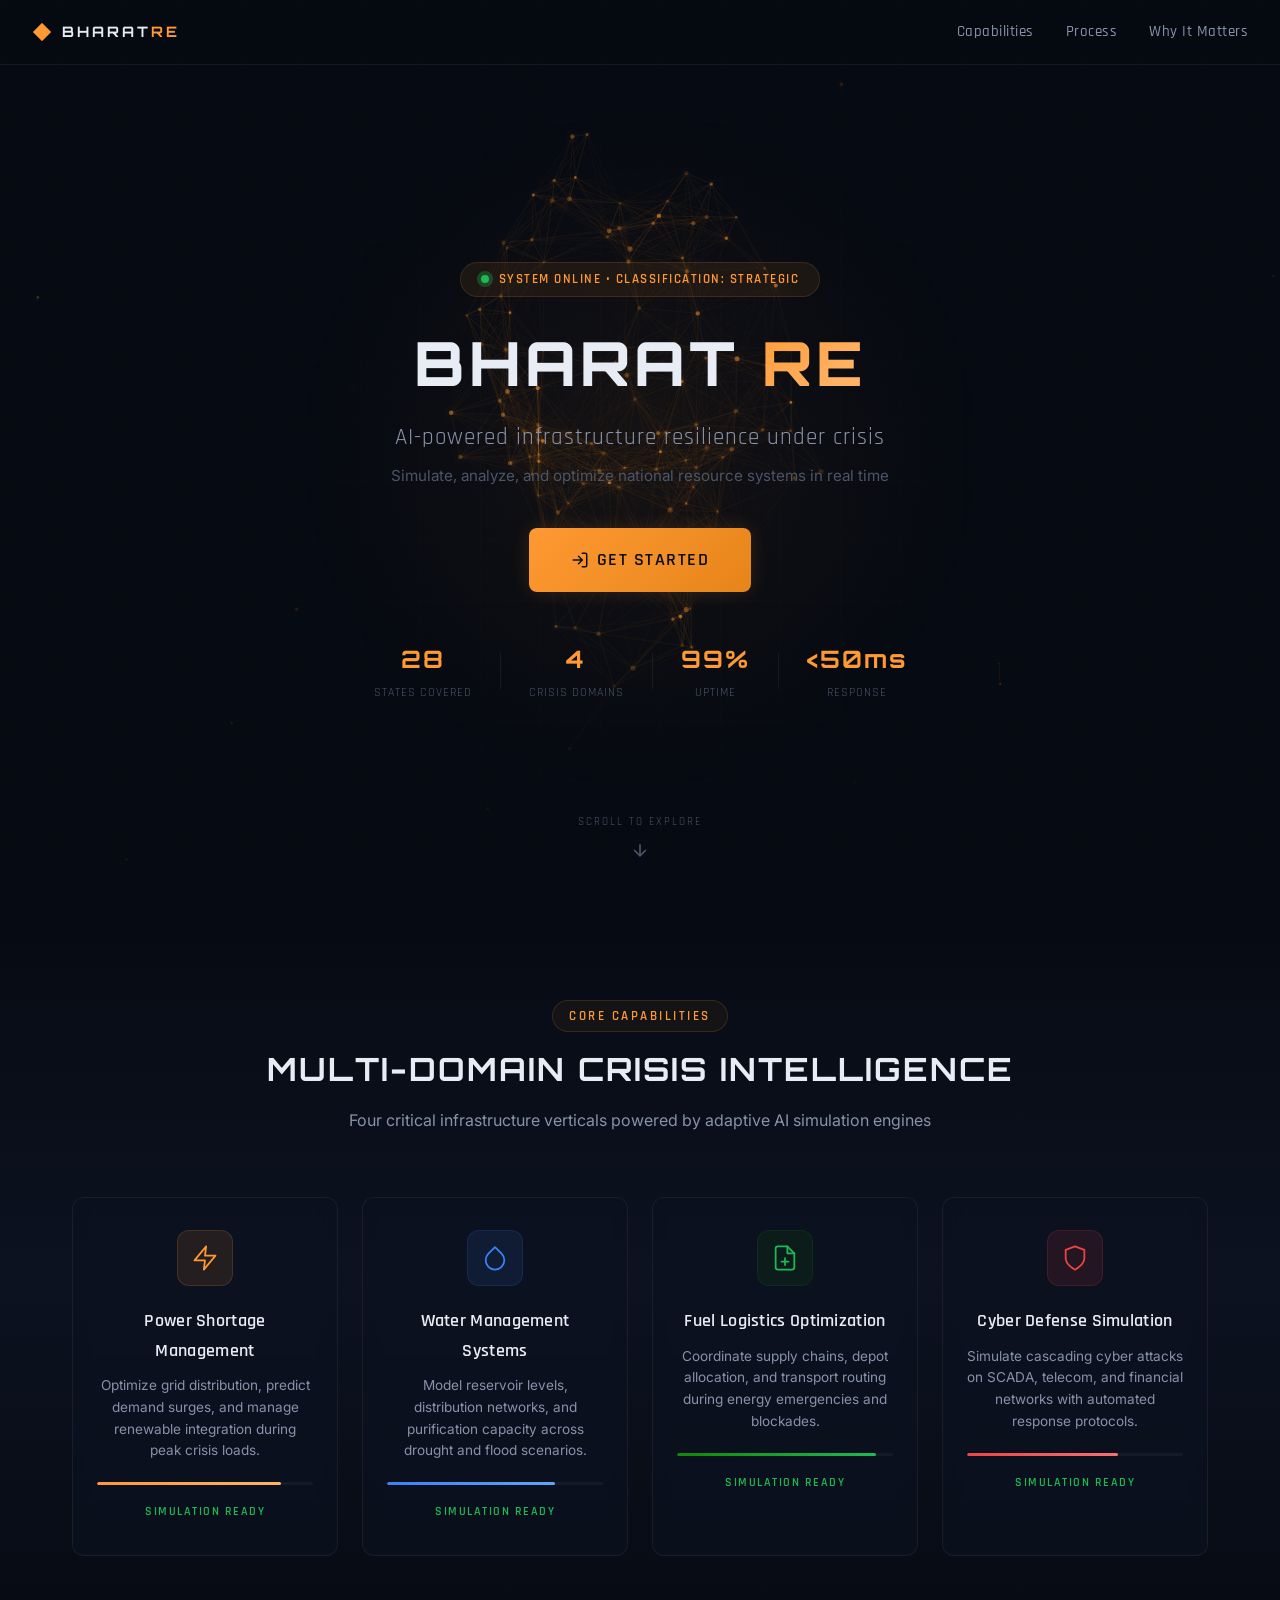
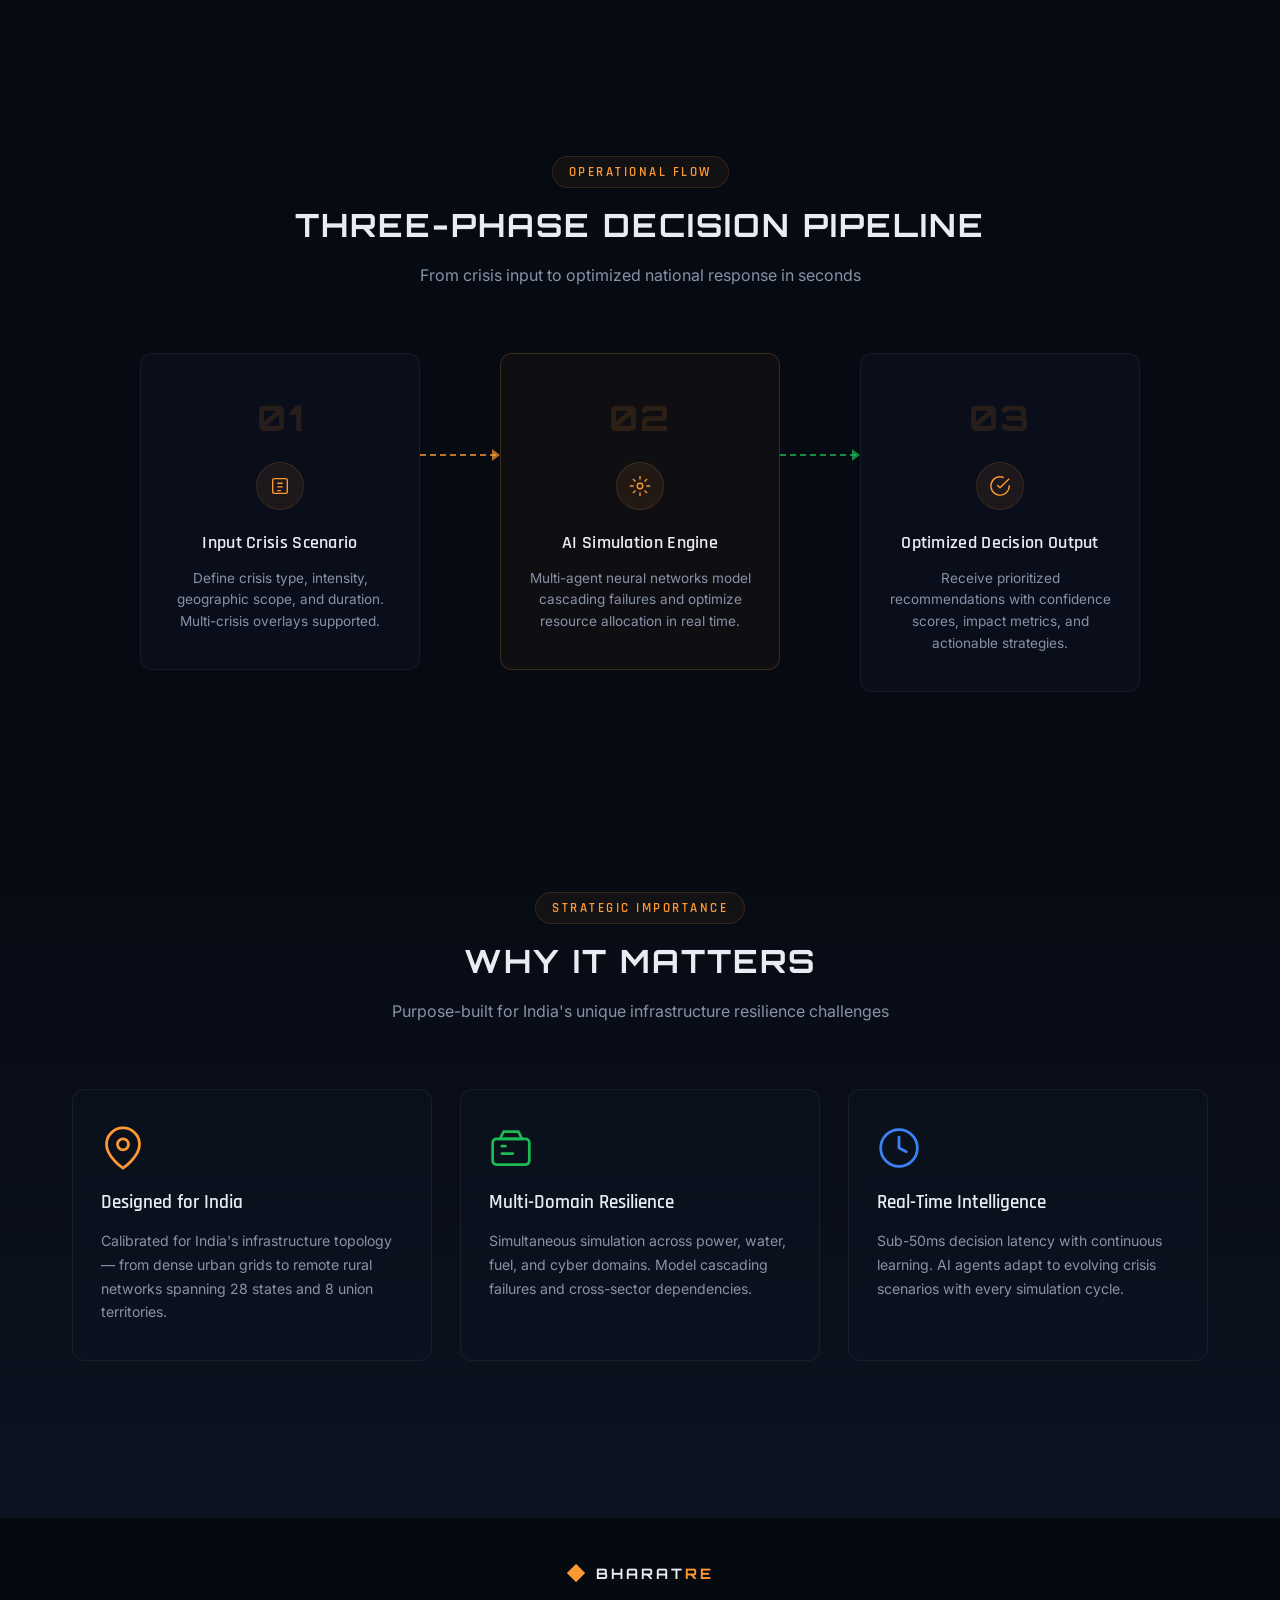
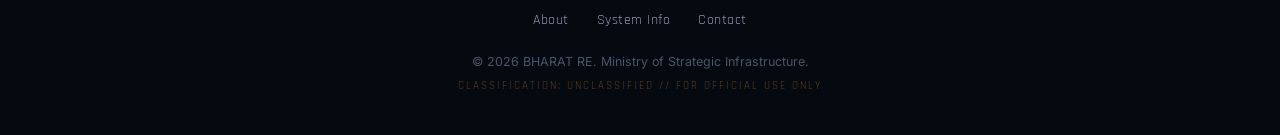
==== index.html @ f9e39034 "Initial commit" ====
<!DOCTYPE html>
<html lang="en">
<head>
  <meta charset="UTF-8" />
  <meta name="viewport" content="width=device-width, initial-scale=1.0" />
  <title>BHARAT RE</title>
  <meta name="description" content="Simulate, analyze, and optimize India's national resource systems in real time with AI-powered crisis management." />
  <link rel="stylesheet" href="css/styles.css" />
  <link rel="stylesheet" href="css/landing.css" />
</head>
<body>

  <!-- Page Transition Overlay -->
  <div class="page-transition-overlay" id="pageTransition">
    <div class="spinner"></div>
    <span class="transition-text">Initializing System…</span>
  </div>

  <!-- Grid Background -->
  <div class="grid-bg" aria-hidden="true"></div>

  <!-- ========== NAVBAR ========== -->
  <nav class="navbar" id="navbar">
    <div class="nav-inner">
      <a href="#" class="nav-brand">
        <span class="brand-icon">◆</span>
        <span class="brand-text">BHARAT<span class="brand-accent">RE</span></span>
      </a>
      <div class="nav-links">
        <a href="#features" class="nav-link">Capabilities</a>
        <a href="#how-it-works" class="nav-link">Process</a>
        <a href="#why" class="nav-link">Why It Matters</a>
      </div>
      <button class="mobile-menu-btn" id="mobileMenuBtn" aria-label="Toggle menu">
        <span></span><span></span><span></span>
      </button>
    </div>
    <!-- Mobile Menu -->
    <div class="mobile-menu" id="mobileMenu">
      <a href="#features" class="mobile-link">Capabilities</a>
      <a href="#how-it-works" class="mobile-link">Process</a>
      <a href="#why" class="mobile-link">Why It Matters</a>
    </div>
  </nav>

  <!-- ========== HERO ========== -->
  <section class="hero" id="hero">
    <!-- Animated Map / Network Canvas -->
    <canvas class="hero-canvas" id="heroCanvas"></canvas>

    <!-- Radial glow -->
    <div class="hero-glow" aria-hidden="true"></div>

    <div class="hero-content">
      <!-- Classification Badge -->
      <div class="hero-badge" id="heroBadge">
        <span class="pulse-dot"></span>
        <span>System Online • Classification: Strategic</span>
      </div>

      <h1 class="hero-title" id="heroTitle">
        BHARAT<span class="hero-title-accent"> RE</span>
      </h1>

      <p class="hero-tagline" id="heroTagline">
        AI-powered infrastructure resilience under crisis
      </p>

      <p class="hero-sub" id="heroSub">
        Simulate, analyze, and optimize national resource systems in real time
      </p>

      <div class="hero-actions" id="heroActions">
        <a href="login.html" class="btn btn-primary btn-lg" id="getStartedBtn">
          <svg width="18" height="18" viewBox="0 0 24 24" fill="none" stroke="currentColor" stroke-width="2" stroke-linecap="round" stroke-linejoin="round"><path d="M15 3h4a2 2 0 0 1 2 2v14a2 2 0 0 1-2 2h-4"/><polyline points="10 17 15 12 10 7"/><line x1="15" y1="12" x2="3" y2="12"/></svg>
          Get Started
        </a>
      </div>

      <!-- Stats strip -->
      <div class="hero-stats" id="heroStats">
        <div class="hero-stat">
          <span class="hero-stat-value" data-count="28">0</span>
          <span class="hero-stat-label">States Covered</span>
        </div>
        <div class="hero-stat-divider"></div>
        <div class="hero-stat">
          <span class="hero-stat-value" data-count="4">0</span>
          <span class="hero-stat-label">Crisis Domains</span>
        </div>
        <div class="hero-stat-divider"></div>
        <div class="hero-stat">
          <span class="hero-stat-value" data-count="99" data-suffix="%">0</span>
          <span class="hero-stat-label">Uptime</span>
        </div>
        <div class="hero-stat-divider"></div>
        <div class="hero-stat">
          <span class="hero-stat-value" data-prefix="<" data-count="50" data-suffix="ms">0</span>
          <span class="hero-stat-label">Response</span>
        </div>
      </div>
    </div>

    <!-- Scroll indicator -->
    <div class="scroll-indicator" id="scrollIndicator">
      <span>Scroll to Explore</span>
      <div class="scroll-arrow">
        <svg width="20" height="20" viewBox="0 0 24 24" fill="none" stroke="currentColor" stroke-width="2"><path d="M12 5v14M19 12l-7 7-7-7"/></svg>
      </div>
    </div>
  </section>

  <!-- ========== FEATURES / CAPABILITIES ========== -->
  <section class="section features-section" id="features">
    <div class="section-container">
      <div class="section-header">
        <span class="section-tag">Core Capabilities</span>
        <h2 class="section-title">Multi-Domain Crisis Intelligence</h2>
        <p class="section-desc">Four critical infrastructure verticals powered by adaptive AI simulation engines</p>
      </div>

      <div class="features-grid">
        <!-- Power -->
        <div class="feature-card" data-feature="power">
          <div class="feature-icon-wrap feature-icon-saffron">
            <svg viewBox="0 0 24 24" fill="none" stroke="currentColor" stroke-width="1.5" stroke-linecap="round" stroke-linejoin="round"><polygon points="13 2 3 14 12 14 11 22 21 10 12 10 13 2"/></svg>
          </div>
          <h3 class="feature-title">Power Shortage Management</h3>
          <p class="feature-desc">Optimize grid distribution, predict demand surges, and manage renewable integration during peak crisis loads.</p>
          <div class="feature-bar">
            <div class="feature-bar-fill" style="width: 85%;"></div>
          </div>
          <span class="feature-meta">Simulation Ready</span>
        </div>

        <!-- Water -->
        <div class="feature-card" data-feature="water">
          <div class="feature-icon-wrap feature-icon-blue">
            <svg viewBox="0 0 24 24" fill="none" stroke="currentColor" stroke-width="1.5" stroke-linecap="round" stroke-linejoin="round"><path d="M12 2.69l5.66 5.66a8 8 0 1 1-11.31 0z"/></svg>
          </div>
          <h3 class="feature-title">Water Management Systems</h3>
          <p class="feature-desc">Model reservoir levels, distribution networks, and purification capacity across drought and flood scenarios.</p>
          <div class="feature-bar">
            <div class="feature-bar-fill blue" style="width: 78%;"></div>
          </div>
          <span class="feature-meta">Simulation Ready</span>
        </div>

        <!-- Fuel -->
        <div class="feature-card" data-feature="fuel">
          <div class="feature-icon-wrap feature-icon-green">
            <svg viewBox="0 0 24 24" fill="none" stroke="currentColor" stroke-width="1.5" stroke-linecap="round" stroke-linejoin="round"><path d="M14 2H6a2 2 0 0 0-2 2v16a2 2 0 0 0 2 2h12a2 2 0 0 0 2-2V8z"/><polyline points="14 2 14 8 20 8"/><line x1="12" y1="18" x2="12" y2="12"/><line x1="9" y1="15" x2="15" y2="15"/></svg>
          </div>
          <h3 class="feature-title">Fuel Logistics Optimization</h3>
          <p class="feature-desc">Coordinate supply chains, depot allocation, and transport routing during energy emergencies and blockades.</p>
          <div class="feature-bar">
            <div class="feature-bar-fill green" style="width: 92%;"></div>
          </div>
          <span class="feature-meta">Simulation Ready</span>
        </div>

        <!-- Cyber -->
        <div class="feature-card" data-feature="cyber">
          <div class="feature-icon-wrap feature-icon-red">
            <svg viewBox="0 0 24 24" fill="none" stroke="currentColor" stroke-width="1.5" stroke-linecap="round" stroke-linejoin="round"><path d="M12 22s8-4 8-10V5l-8-3-8 3v7c0 6 8 10 8 10z"/></svg>
          </div>
          <h3 class="feature-title">Cyber Defense Simulation</h3>
          <p class="feature-desc">Simulate cascading cyber attacks on SCADA, telecom, and financial networks with automated response protocols.</p>
          <div class="feature-bar">
            <div class="feature-bar-fill red" style="width: 70%;"></div>
          </div>
          <span class="feature-meta">Simulation Ready</span>
        </div>
      </div>
    </div>
  </section>

  <!-- ========== HOW IT WORKS ========== -->
  <section class="section how-section" id="how-it-works">
    <div class="section-container">
      <div class="section-header">
        <span class="section-tag">Operational Flow</span>
        <h2 class="section-title">Three-Phase Decision Pipeline</h2>
        <p class="section-desc">From crisis input to optimized national response in seconds</p>
      </div>

      <div class="steps-track">
        <!-- Step 1 -->
        <div class="step-card" data-step="1">
          <div class="step-number">01</div>
          <div class="step-icon-wrap">
            <svg viewBox="0 0 24 24" fill="none" stroke="currentColor" stroke-width="1.5"><rect x="4" y="4" width="16" height="16" rx="2"/><path d="M9 9h6M9 13h6M9 17h4"/></svg>
          </div>
          <h3 class="step-title">Input Crisis Scenario</h3>
          <p class="step-desc">Define crisis type, intensity, geographic scope, and duration. Multi-crisis overlays supported.</p>
        </div>

        <!-- Connector 1 -->
        <div class="step-connector">
          <svg viewBox="0 0 80 24" fill="none">
            <line x1="0" y1="12" x2="80" y2="12" stroke="var(--saffron)" stroke-width="1.5" stroke-dasharray="6 4" class="connector-line"/>
            <polygon points="72,6 80,12 72,18" fill="var(--saffron)" opacity="0.7"/>
          </svg>
        </div>

        <!-- Step 2 -->
        <div class="step-card step-card-active" data-step="2">
          <div class="step-number">02</div>
          <div class="step-icon-wrap">
            <svg viewBox="0 0 24 24" fill="none" stroke="currentColor" stroke-width="1.5"><circle cx="12" cy="12" r="3"/><path d="M12 1v4M12 19v4M4.22 4.22l2.83 2.83M16.95 16.95l2.83 2.83M1 12h4M19 12h4M4.22 19.78l2.83-2.83M16.95 7.05l2.83-2.83"/></svg>
          </div>
          <h3 class="step-title">AI Simulation Engine</h3>
          <p class="step-desc">Multi-agent neural networks model cascading failures and optimize resource allocation in real time.</p>
        </div>

        <!-- Connector 2 -->
        <div class="step-connector">
          <svg viewBox="0 0 80 24" fill="none">
            <line x1="0" y1="12" x2="80" y2="12" stroke="var(--green-bright)" stroke-width="1.5" stroke-dasharray="6 4" class="connector-line"/>
            <polygon points="72,6 80,12 72,18" fill="var(--green-bright)" opacity="0.7"/>
          </svg>
        </div>

        <!-- Step 3 -->
        <div class="step-card" data-step="3">
          <div class="step-number">03</div>
          <div class="step-icon-wrap">
            <svg viewBox="0 0 24 24" fill="none" stroke="currentColor" stroke-width="1.5"><path d="M22 11.08V12a10 10 0 1 1-5.93-9.14"/><polyline points="22 4 12 14.01 9 11.01"/></svg>
          </div>
          <h3 class="step-title">Optimized Decision Output</h3>
          <p class="step-desc">Receive prioritized recommendations with confidence scores, impact metrics, and actionable strategies.</p>
        </div>
      </div>
    </div>
  </section>

  <!-- ========== WHY IT MATTERS ========== -->
  <section class="section why-section" id="why">
    <div class="section-container">
      <div class="section-header">
        <span class="section-tag">Strategic Importance</span>
        <h2 class="section-title">Why It Matters</h2>
        <p class="section-desc">Purpose-built for India's unique infrastructure resilience challenges</p>
      </div>

      <div class="why-grid">
        <div class="why-card">
          <div class="why-icon">
            <svg viewBox="0 0 24 24" fill="none" stroke="var(--saffron)" stroke-width="1.5" stroke-linecap="round"><path d="M21 10c0 7-9 13-9 13s-9-6-9-13a9 9 0 0 1 18 0z"/><circle cx="12" cy="10" r="3"/></svg>
          </div>
          <h3 class="why-title">Designed for India</h3>
          <p class="why-desc">Calibrated for India's infrastructure topology — from dense urban grids to remote rural networks spanning 28 states and 8 union territories.</p>
        </div>

        <div class="why-card">
          <div class="why-icon">
            <svg viewBox="0 0 24 24" fill="none" stroke="var(--green-bright)" stroke-width="1.5" stroke-linecap="round"><rect x="2" y="7" width="20" height="14" rx="2"/><path d="M16 3h-8l-2 4h12zM7 11h2M7 15h6"/></svg>
          </div>
          <h3 class="why-title">Multi-Domain Resilience</h3>
          <p class="why-desc">Simultaneous simulation across power, water, fuel, and cyber domains. Model cascading failures and cross-sector dependencies.</p>
        </div>

        <div class="why-card">
          <div class="why-icon">
            <svg viewBox="0 0 24 24" fill="none" stroke="var(--info)" stroke-width="1.5" stroke-linecap="round"><circle cx="12" cy="12" r="10"/><polyline points="12 6 12 12 16 14"/></svg>
          </div>
          <h3 class="why-title">Real-Time Intelligence</h3>
          <p class="why-desc">Sub-50ms decision latency with continuous learning. AI agents adapt to evolving crisis scenarios with every simulation cycle.</p>
        </div>
      </div>

    </div>
  </section>

  <!-- ========== FOOTER ========== -->
  <footer class="footer">
    <div class="footer-inner">
      <div class="footer-brand">
        <span class="brand-icon">◆</span>
        <span class="brand-text">BHARAT<span class="brand-accent">RE</span></span>
      </div>
      <div class="footer-links">
        <a href="#">About</a>
        <a href="#">System Info</a>
        <a href="#">Contact</a>
      </div>
      <div class="footer-copy">
        <span>© 2026 BHARAT RE. Ministry of Strategic Infrastructure.</span>
        <span class="footer-classification">CLASSIFICATION: UNCLASSIFIED // FOR OFFICIAL USE ONLY</span>
      </div>
    </div>
  </footer>

  <script src="js/landing.js"></script>
</body>
</html>
---- css/styles.css ----
/* ============================================
   BHARAT RESILIENCE ENGINE — Global Design System
   Defense-grade Command Center UI
   ============================================ */

@import url('https://fonts.googleapis.com/css2?family=Orbitron:wght@400;500;600;700;800;900&family=Rajdhani:wght@300;400;500;600;700&family=Inter:wght@300;400;500;600;700&display=swap');

/* --- Design Tokens --- */
:root {
  --bg-primary: #060a12;
  --bg-secondary: #0c1220;
  --bg-tertiary: #111a2e;
  --bg-card: rgba(12, 18, 32, 0.85);
  --bg-glass: rgba(15, 23, 42, 0.6);

  --saffron: #FF9933;
  --saffron-glow: rgba(255, 153, 51, 0.3);
  --saffron-dim: rgba(255, 153, 51, 0.12);
  --white-accent: #e8ecf4;
  --green: #138808;
  --green-bright: #1db954;
  --green-glow: rgba(19, 136, 8, 0.3);
  --green-dim: rgba(19, 136, 8, 0.12);

  --danger: #ef4444;
  --warning: #f59e0b;
  --info: #3b82f6;
  --success: #10b981;

  --text-primary: #e8ecf4;
  --text-secondary: #8892a8;
  --text-muted: #4a5568;

  --border-primary: rgba(255, 255, 255, 0.06);
  --border-accent: rgba(255, 153, 51, 0.2);
  --border-green: rgba(19, 136, 8, 0.2);

  --font-display: 'Orbitron', sans-serif;
  --font-heading: 'Rajdhani', sans-serif;
  --font-body: 'Inter', sans-serif;

  --radius-sm: 4px;
  --radius-md: 8px;
  --radius-lg: 12px;
  --radius-xl: 16px;

  --shadow-md: 0 4px 16px rgba(0, 0, 0, 0.5);
  --shadow-lg: 0 8px 32px rgba(0, 0, 0, 0.6);
  --shadow-glow-saffron: 0 0 20px rgba(255, 153, 51, 0.15);
  --shadow-glow-green: 0 0 20px rgba(19, 136, 8, 0.15);

  --transition-fast: 150ms cubic-bezier(0.4, 0, 0.2, 1);
  --transition-base: 250ms cubic-bezier(0.4, 0, 0.2, 1);
  --transition-slow: 400ms cubic-bezier(0.4, 0, 0.2, 1);
}

/* --- Reset --- */
*, *::before, *::after { margin: 0; padding: 0; box-sizing: border-box; }
html { scroll-behavior: smooth; font-size: 16px; }
body {
  font-family: var(--font-body);
  background: var(--bg-primary);
  color: var(--text-primary);
  line-height: 1.6;
  overflow-x: hidden;
  -webkit-font-smoothing: antialiased;
}
a { text-decoration: none; color: inherit; transition: var(--transition-fast); }
img { max-width: 100%; display: block; }
button { cursor: pointer; border: none; outline: none; font-family: var(--font-heading); transition: var(--transition-base); }
input, select, textarea { font-family: var(--font-body); outline: none; border: none; }

/* --- Scrollbar --- */
::-webkit-scrollbar { width: 6px; }
::-webkit-scrollbar-track { background: var(--bg-primary); }
::-webkit-scrollbar-thumb { background: var(--bg-tertiary); border-radius: 3px; }
::-webkit-scrollbar-thumb:hover { background: var(--saffron-dim); }

/* --- Buttons --- */
.btn {
  display: inline-flex; align-items: center; justify-content: center; gap: 8px;
  padding: 14px 32px; font-size: 1rem; font-weight: 600;
  font-family: var(--font-heading); letter-spacing: 1.5px; text-transform: uppercase;
  border-radius: var(--radius-md); transition: var(--transition-base);
  position: relative; overflow: hidden;
}
.btn-primary {
  background: linear-gradient(135deg, var(--saffron), #e6851a);
  color: #0a0e17; box-shadow: var(--shadow-glow-saffron);
}
.btn-primary:hover {
  transform: translateY(-2px);
  box-shadow: 0 0 30px rgba(255, 153, 51, 0.4), var(--shadow-glow-saffron);
}
.btn-primary:active { transform: translateY(0); }

.btn-secondary {
  background: transparent; color: var(--text-primary);
  border: 1px solid var(--border-accent);
}
.btn-secondary:hover {
  background: var(--saffron-dim); border-color: var(--saffron);
  box-shadow: var(--shadow-glow-saffron);
}

.btn-green {
  background: linear-gradient(135deg, var(--green), var(--green-bright));
  color: #fff; box-shadow: var(--shadow-glow-green);
}
.btn-green:hover {
  transform: translateY(-2px);
  box-shadow: 0 0 30px rgba(19, 136, 8, 0.4);
}

.btn-lg { padding: 18px 42px; font-size: 1.1rem; }

/* --- Animations --- */
@keyframes fadeInUp {
  from { opacity: 0; transform: translateY(30px); }
  to { opacity: 1; transform: translateY(0); }
}
@keyframes fadeIn {
  from { opacity: 0; }
  to { opacity: 1; }
}
@keyframes slideInLeft {
  from { opacity: 0; transform: translateX(-40px); }
  to { opacity: 1; transform: translateX(0); }
}
@keyframes slideInRight {
  from { opacity: 0; transform: translateX(40px); }
  to { opacity: 1; transform: translateX(0); }
}
@keyframes float {
  0%, 100% { transform: translateY(0); }
  50% { transform: translateY(-10px); }
}
@keyframes pulse {
  0%, 100% { transform: scale(1); opacity: 0.3; }
  50% { transform: scale(1.8); opacity: 0; }
}
@keyframes rotate {
  from { transform: rotate(0deg); }
  to { transform: rotate(360deg); }
}
@keyframes shimmer {
  0% { background-position: -200% 0; }
  100% { background-position: 200% 0; }
}
@keyframes glow-pulse {
  0%, 100% { opacity: 0.4; }
  50% { opacity: 1; }
}
@keyframes dash-flow {
  to { stroke-dashoffset: -20; }
}
@keyframes scan-line {
  0% { top: -5%; }
  100% { top: 105%; }
}

/* --- Spinner --- */
.spinner {
  width: 40px; height: 40px;
  border: 3px solid var(--border-primary);
  border-top-color: var(--saffron);
  border-radius: 50%;
  animation: rotate 0.8s linear infinite;
}

/* --- Page Transition Overlay --- */
.page-transition-overlay {
  position: fixed; inset: 0; z-index: 10000;
  background: var(--bg-primary);
  display: flex; align-items: center; justify-content: center; flex-direction: column; gap: 20px;
  opacity: 1; transition: opacity 0.6s ease;
}
.page-transition-overlay.hidden {
  opacity: 0; pointer-events: none;
}
.page-transition-overlay .transition-text {
  font-family: var(--font-display); font-size: 0.9rem;
  color: var(--saffron); letter-spacing: 3px; text-transform: uppercase;
}

@media (max-width: 768px) {
  .btn-lg { padding: 14px 28px; font-size: 1rem; }
}
---- css/landing.css ----
/* ============================================
   LANDING PAGE — Bharat Resilience Engine
   ============================================ */

/* --- Grid Background --- */
.grid-bg {
  position: fixed;
  top: 0; left: 0;
  width: 100%; height: 100%;
  pointer-events: none;
  z-index: 0;
  background-image:
    linear-gradient(rgba(255, 153, 51, 0.015) 1px, transparent 1px),
    linear-gradient(90deg, rgba(255, 153, 51, 0.015) 1px, transparent 1px);
  background-size: 60px 60px;
}

/* === NAVBAR === */
.navbar {
  position: fixed; top: 0; left: 0; right: 0;
  z-index: 1000;
  background: rgba(6, 10, 18, 0.7);
  backdrop-filter: blur(20px);
  -webkit-backdrop-filter: blur(20px);
  border-bottom: 1px solid var(--border-primary);
  transition: var(--transition-base);
}
.navbar.scrolled {
  background: rgba(6, 10, 18, 0.92);
  border-bottom-color: var(--border-accent);
}
.nav-inner {
  max-width: 1400px;
  margin: 0 auto;
  padding: 0 32px;
  height: 64px;
  display: flex;
  align-items: center;
  justify-content: space-between;
}
.nav-brand {
  display: flex; align-items: center; gap: 10px;
}
.brand-icon {
  color: var(--saffron);
  font-size: 1.2rem;
  animation: glow-pulse 3s ease-in-out infinite;
}
.brand-text {
  font-family: var(--font-display);
  font-size: 0.9rem;
  font-weight: 700;
  letter-spacing: 3px;
  color: var(--text-primary);
}
.brand-accent { color: var(--saffron); }
.nav-links {
  display: flex; align-items: center; gap: 32px;
}
.nav-link {
  font-family: var(--font-heading);
  font-size: 0.95rem;
  font-weight: 500;
  color: var(--text-secondary);
  letter-spacing: 0.5px;
  position: relative;
  padding: 4px 0;
}
.nav-link::after {
  content: '';
  position: absolute;
  bottom: -2px; left: 0;
  width: 0; height: 1px;
  background: var(--saffron);
  transition: var(--transition-base);
}
.nav-link:hover { color: var(--text-primary); }
.nav-link:hover::after { width: 100%; }

.btn-sm {
  padding: 8px 20px;
  font-size: 0.82rem;
}

/* Mobile */
.mobile-menu-btn {
  display: none;
  flex-direction: column; gap: 5px;
  background: none; padding: 4px;
}
.mobile-menu-btn span {
  display: block; width: 22px; height: 2px;
  background: var(--text-primary);
  border-radius: 2px;
  transition: var(--transition-base);
}
.mobile-menu-btn.active span:nth-child(1) { transform: rotate(45deg) translate(5px, 5px); }
.mobile-menu-btn.active span:nth-child(2) { opacity: 0; }
.mobile-menu-btn.active span:nth-child(3) { transform: rotate(-45deg) translate(5px, -5px); }
.mobile-menu {
  display: none;
  flex-direction: column;
  padding: 16px 32px 24px;
  border-top: 1px solid var(--border-primary);
}
.mobile-menu.open { display: flex; }
.mobile-link {
  padding: 12px 0;
  font-family: var(--font-heading);
  font-size: 1rem;
  color: var(--text-secondary);
  border-bottom: 1px solid var(--border-primary);
}
.mobile-link:hover { color: var(--saffron); }

@media (max-width: 900px) {
  .nav-links { display: none; }
  .mobile-menu-btn { display: flex; }
}

/* === HERO === */
.hero {
  position: relative;
  min-height: 100vh;
  display: flex;
  align-items: center;
  justify-content: center;
  overflow: hidden;
  padding-top: 64px;
}
.hero-canvas {
  position: absolute;
  inset: 0;
  width: 100%; height: 100%;
  z-index: 0;
}
.hero-glow {
  position: absolute;
  width: 700px; height: 700px;
  border-radius: 50%;
  background: radial-gradient(circle, rgba(255, 153, 51, 0.06) 0%, transparent 70%);
  top: 50%; left: 50%;
  transform: translate(-50%, -50%);
  z-index: 0;
  animation: float 8s ease-in-out infinite;
}
.hero-content {
  position: relative;
  z-index: 2;
  text-align: center;
  max-width: 800px;
  padding: 0 24px;
}

/* Badge */
.hero-badge {
  display: inline-flex;
  align-items: center;
  gap: 10px;
  padding: 6px 20px;
  border-radius: 100px;
  background: rgba(255, 153, 51, 0.08);
  border: 1px solid rgba(255, 153, 51, 0.15);
  font-family: var(--font-heading);
  font-size: 0.8rem;
  font-weight: 600;
  color: var(--saffron);
  letter-spacing: 1.5px;
  text-transform: uppercase;
  margin-bottom: 32px;
  opacity: 0;
  animation: fadeInUp 0.7s 0.6s ease forwards;
}
.pulse-dot {
  width: 8px; height: 8px;
  border-radius: 50%;
  background: var(--green-bright);
  position: relative;
  flex-shrink: 0;
}
.pulse-dot::before {
  content: '';
  position: absolute;
  inset: -4px;
  border-radius: 50%;
  background: var(--green-bright);
  opacity: 0.3;
  animation: pulse 2s ease-in-out infinite;
}

/* Title */
.hero-title {
  font-family: var(--font-display);
  font-size: clamp(2.2rem, 5vw, 3.8rem);
  font-weight: 800;
  line-height: 1.15;
  letter-spacing: 4px;
  text-transform: uppercase;
  color: var(--text-primary);
  margin-bottom: 20px;
  opacity: 0;
  animation: fadeInUp 0.8s 0.8s ease forwards;
}
.hero-title-accent {
  background: linear-gradient(135deg, var(--saffron), #ffb366, var(--saffron));
  background-size: 200% auto;
  -webkit-background-clip: text;
  -webkit-text-fill-color: transparent;
  background-clip: text;
  animation: shimmer 4s linear infinite;
}
.hero-tagline {
  font-family: var(--font-heading);
  font-size: clamp(1.1rem, 2.5vw, 1.45rem);
  font-weight: 400;
  color: var(--text-secondary);
  letter-spacing: 1px;
  margin-bottom: 8px;
  opacity: 0;
  animation: fadeInUp 0.8s 1.0s ease forwards;
}
.hero-sub {
  font-size: 0.95rem;
  color: var(--text-muted);
  margin-bottom: 40px;
  opacity: 0;
  animation: fadeInUp 0.8s 1.15s ease forwards;
}

/* Hero Buttons */
.hero-actions {
  display: flex;
  gap: 16px;
  justify-content: center;
  flex-wrap: wrap;
  margin-bottom: 48px;
  opacity: 0;
  animation: fadeInUp 0.8s 1.3s ease forwards;
}

/* Hero Stats */
.hero-stats {
  display: flex;
  align-items: center;
  justify-content: center;
  gap: 28px;
  flex-wrap: wrap;
  opacity: 0;
  animation: fadeInUp 0.8s 1.5s ease forwards;
}
.hero-stat {
  display: flex;
  flex-direction: column;
  align-items: center;
  gap: 4px;
}
.hero-stat-value {
  font-family: var(--font-display);
  font-size: 1.5rem;
  font-weight: 700;
  color: var(--saffron);
  letter-spacing: 2px;
}
.hero-stat-label {
  font-family: var(--font-heading);
  font-size: 0.75rem;
  color: var(--text-muted);
  letter-spacing: 1px;
  text-transform: uppercase;
}
.hero-stat-divider {
  width: 1px;
  height: 36px;
  background: var(--border-primary);
}

/* Scroll indicator */
.scroll-indicator {
  position: absolute;
  bottom: 32px;
  left: 50%;
  transform: translateX(-50%);
  display: flex;
  flex-direction: column;
  align-items: center;
  gap: 8px;
  z-index: 2;
  opacity: 0;
  animation: fadeIn 1s 2s ease forwards;
}
.scroll-indicator span {
  font-family: var(--font-heading);
  font-size: 0.7rem;
  letter-spacing: 2px;
  text-transform: uppercase;
  color: var(--text-muted);
}
.scroll-arrow {
  animation: float 2s ease-in-out infinite;
  color: var(--text-muted);
}

/* === SECTIONS SHARED === */
.section {
  position: relative;
  z-index: 1;
  padding: 100px 0;
}
.section-container {
  max-width: 1200px;
  margin: 0 auto;
  padding: 0 32px;
}
.section-header {
  text-align: center;
  margin-bottom: 64px;
}
.section-tag {
  display: inline-block;
  font-family: var(--font-heading);
  font-size: 0.8rem;
  font-weight: 600;
  letter-spacing: 2.5px;
  text-transform: uppercase;
  color: var(--saffron);
  margin-bottom: 12px;
  padding: 5px 16px;
  border: 1px solid rgba(255, 153, 51, 0.15);
  border-radius: 100px;
  background: rgba(255, 153, 51, 0.05);
}
.section-title {
  font-family: var(--font-display);
  font-size: clamp(1.4rem, 3vw, 2rem);
  font-weight: 700;
  letter-spacing: 2px;
  text-transform: uppercase;
  color: var(--text-primary);
  margin-bottom: 12px;
}
.section-desc {
  font-size: 1rem;
  color: var(--text-secondary);
  max-width: 600px;
  margin: 0 auto;
}

/* === FEATURES GRID === */
.features-section {
  background: linear-gradient(180deg, var(--bg-primary) 0%, var(--bg-secondary) 50%, var(--bg-primary) 100%);
}
.features-grid {
  display: grid;
  grid-template-columns: repeat(4, 1fr);
  gap: 24px;
}
.feature-card {
  background: rgba(12, 18, 32, 0.7);
  border: 1px solid var(--border-primary);
  border-radius: var(--radius-lg);
  padding: 32px 24px;
  text-align: center;
  backdrop-filter: blur(8px);
  transition: var(--transition-slow);
  position: relative;
  overflow: hidden;
  opacity: 0;
  transform: translateY(30px);
}
.feature-card.visible {
  opacity: 1;
  transform: translateY(0);
}
.feature-card::before {
  content: '';
  position: absolute;
  top: 0; left: 0; right: 0;
  height: 2px;
  background: linear-gradient(90deg, transparent, var(--saffron), transparent);
  opacity: 0;
  transition: var(--transition-base);
}
.feature-card:hover {
  border-color: var(--border-accent);
  transform: translateY(-6px);
  box-shadow: 0 12px 40px rgba(0, 0, 0, 0.4), 0 0 30px rgba(255, 153, 51, 0.06);
}
.feature-card:hover::before { opacity: 1; }

/* Icon wraps */
.feature-icon-wrap {
  width: 56px; height: 56px;
  margin: 0 auto 20px;
  display: flex;
  align-items: center;
  justify-content: center;
  border-radius: var(--radius-lg);
  transition: var(--transition-base);
}
.feature-icon-wrap svg {
  width: 28px; height: 28px;
}
.feature-icon-saffron {
  background: rgba(255, 153, 51, 0.1);
  border: 1px solid rgba(255, 153, 51, 0.15);
  color: var(--saffron);
}
.feature-card:hover .feature-icon-saffron {
  box-shadow: 0 0 20px rgba(255, 153, 51, 0.2);
  background: rgba(255, 153, 51, 0.15);
}
.feature-icon-blue {
  background: rgba(59, 130, 246, 0.1);
  border: 1px solid rgba(59, 130, 246, 0.15);
  color: var(--info);
}
.feature-card:hover .feature-icon-blue {
  box-shadow: 0 0 20px rgba(59, 130, 246, 0.2);
  background: rgba(59, 130, 246, 0.15);
}
.feature-icon-green {
  background: rgba(19, 136, 8, 0.1);
  border: 1px solid rgba(19, 136, 8, 0.15);
  color: var(--green-bright);
}
.feature-card:hover .feature-icon-green {
  box-shadow: 0 0 20px rgba(19, 136, 8, 0.2);
  background: rgba(19, 136, 8, 0.15);
}
.feature-icon-red {
  background: rgba(239, 68, 68, 0.1);
  border: 1px solid rgba(239, 68, 68, 0.15);
  color: var(--danger);
}
.feature-card:hover .feature-icon-red {
  box-shadow: 0 0 20px rgba(239, 68, 68, 0.2);
  background: rgba(239, 68, 68, 0.15);
}

.feature-title {
  font-family: var(--font-heading);
  font-size: 1.15rem;
  font-weight: 600;
  color: var(--text-primary);
  margin-bottom: 10px;
  letter-spacing: 0.3px;
}
.feature-desc {
  font-size: 0.85rem;
  color: var(--text-secondary);
  line-height: 1.6;
  margin-bottom: 20px;
}

/* Feature bar */
.feature-bar {
  width: 100%; height: 3px;
  background: rgba(255, 255, 255, 0.04);
  border-radius: 2px;
  overflow: hidden;
  margin-bottom: 12px;
}
.feature-bar-fill {
  height: 100%;
  border-radius: 2px;
  background: linear-gradient(90deg, var(--saffron), #ffb366);
  transition: width 1.5s ease;
  width: 0;
}
.feature-card.visible .feature-bar-fill {
  /* width set via inline style */
}
.feature-bar-fill.blue { background: linear-gradient(90deg, #3b82f6, #60a5fa); }
.feature-bar-fill.green { background: linear-gradient(90deg, var(--green), var(--green-bright)); }
.feature-bar-fill.red { background: linear-gradient(90deg, var(--danger), #f87171); }

.feature-meta {
  font-family: var(--font-heading);
  font-size: 0.72rem;
  font-weight: 600;
  letter-spacing: 1.5px;
  text-transform: uppercase;
  color: var(--green-bright);
}

@media (max-width: 1000px) {
  .features-grid { grid-template-columns: repeat(2, 1fr); }
}
@media (max-width: 600px) {
  .features-grid { grid-template-columns: 1fr; }
}

/* === HOW IT WORKS === */
.how-section {
  overflow: hidden;
}
.steps-track {
  display: flex;
  align-items: flex-start;
  justify-content: center;
  gap: 0;
}
.step-card {
  flex: 0 0 280px;
  background: rgba(12, 18, 32, 0.6);
  border: 1px solid var(--border-primary);
  border-radius: var(--radius-lg);
  padding: 36px 28px;
  text-align: center;
  position: relative;
  transition: var(--transition-slow);
  opacity: 0;
  transform: translateY(30px);
}
.step-card.visible {
  opacity: 1;
  transform: translateY(0);
}
.step-card:hover {
  border-color: var(--border-accent);
  box-shadow: 0 8px 32px rgba(0, 0, 0, 0.4), 0 0 20px rgba(255, 153, 51, 0.05);
  transform: translateY(-4px);
}
.step-card-active {
  border-color: rgba(255, 153, 51, 0.2);
  background: rgba(255, 153, 51, 0.04);
}
.step-number {
  font-family: var(--font-display);
  font-size: 2.2rem;
  font-weight: 800;
  color: rgba(255, 153, 51, 0.12);
  letter-spacing: 2px;
  margin-bottom: 16px;
}
.step-icon-wrap {
  width: 48px; height: 48px;
  margin: 0 auto 18px;
  display: flex;
  align-items: center;
  justify-content: center;
  border-radius: 50%;
  background: rgba(255, 153, 51, 0.08);
  border: 1px solid rgba(255, 153, 51, 0.12);
  color: var(--saffron);
}
.step-icon-wrap svg { width: 22px; height: 22px; }
.step-title {
  font-family: var(--font-heading);
  font-size: 1.15rem;
  font-weight: 600;
  color: var(--text-primary);
  margin-bottom: 10px;
  letter-spacing: 0.3px;
}
.step-desc {
  font-size: 0.85rem;
  color: var(--text-secondary);
  line-height: 1.6;
}

/* Connectors */
.step-connector {
  flex: 0 0 80px;
  display: flex;
  align-items: center;
  justify-content: center;
  padding-top: 90px;
}
.connector-line {
  animation: dash-flow 1s linear infinite;
}

@media (max-width: 900px) {
  .steps-track {
    flex-direction: column;
    align-items: center;
    gap: 16px;
  }
  .step-connector {
    transform: rotate(90deg);
    padding-top: 0;
    flex: 0 0 40px;
  }
  .step-card { flex: 0 0 auto; width: 100%; max-width: 380px; }
}

/* === WHY IT MATTERS === */
.why-section {
  background: linear-gradient(180deg, var(--bg-primary) 0%, var(--bg-secondary) 100%);
}
.why-grid {
  display: grid;
  grid-template-columns: repeat(3, 1fr);
  gap: 28px;
  margin-bottom: 56px;
}
.why-card {
  background: rgba(12, 18, 32, 0.5);
  border: 1px solid var(--border-primary);
  border-radius: var(--radius-lg);
  padding: 36px 28px;
  transition: var(--transition-slow);
  opacity: 0;
  transform: translateY(30px);
}
.why-card.visible {
  opacity: 1;
  transform: translateY(0);
}
.why-card:hover {
  border-color: var(--border-accent);
  box-shadow: 0 8px 32px rgba(0, 0, 0, 0.35);
  transform: translateY(-4px);
}
.why-icon {
  width: 44px; height: 44px;
  margin-bottom: 18px;
}
.why-icon svg { width: 44px; height: 44px; }
.why-title {
  font-family: var(--font-heading);
  font-size: 1.2rem;
  font-weight: 600;
  color: var(--text-primary);
  margin-bottom: 10px;
}
.why-desc {
  font-size: 0.88rem;
  color: var(--text-secondary);
  line-height: 1.7;
}
.why-cta {
  text-align: center;
}

@media (max-width: 900px) {
  .why-grid { grid-template-columns: 1fr; }
}

/* === FOOTER === */
.footer {
  position: relative;
  z-index: 1;
  border-top: 1px solid var(--border-primary);
  background: rgba(6, 10, 18, 0.9);
  padding: 40px 0;
}
.footer-inner {
  max-width: 1200px;
  margin: 0 auto;
  padding: 0 32px;
  display: flex;
  flex-direction: column;
  align-items: center;
  gap: 20px;
}
.footer-brand {
  display: flex; align-items: center; gap: 10px;
}
.footer-links {
  display: flex; gap: 28px;
}
.footer-links a {
  font-family: var(--font-heading);
  font-size: 0.88rem;
  color: var(--text-secondary);
  letter-spacing: 0.5px;
}
.footer-links a:hover { color: var(--saffron); }
.footer-copy {
  display: flex;
  flex-direction: column;
  align-items: center;
  gap: 6px;
  font-size: 0.78rem;
  color: var(--text-muted);
}
.footer-classification {
  font-family: var(--font-heading);
  font-size: 0.68rem;
  letter-spacing: 2px;
  text-transform: uppercase;
  color: rgba(255, 153, 51, 0.35);
}
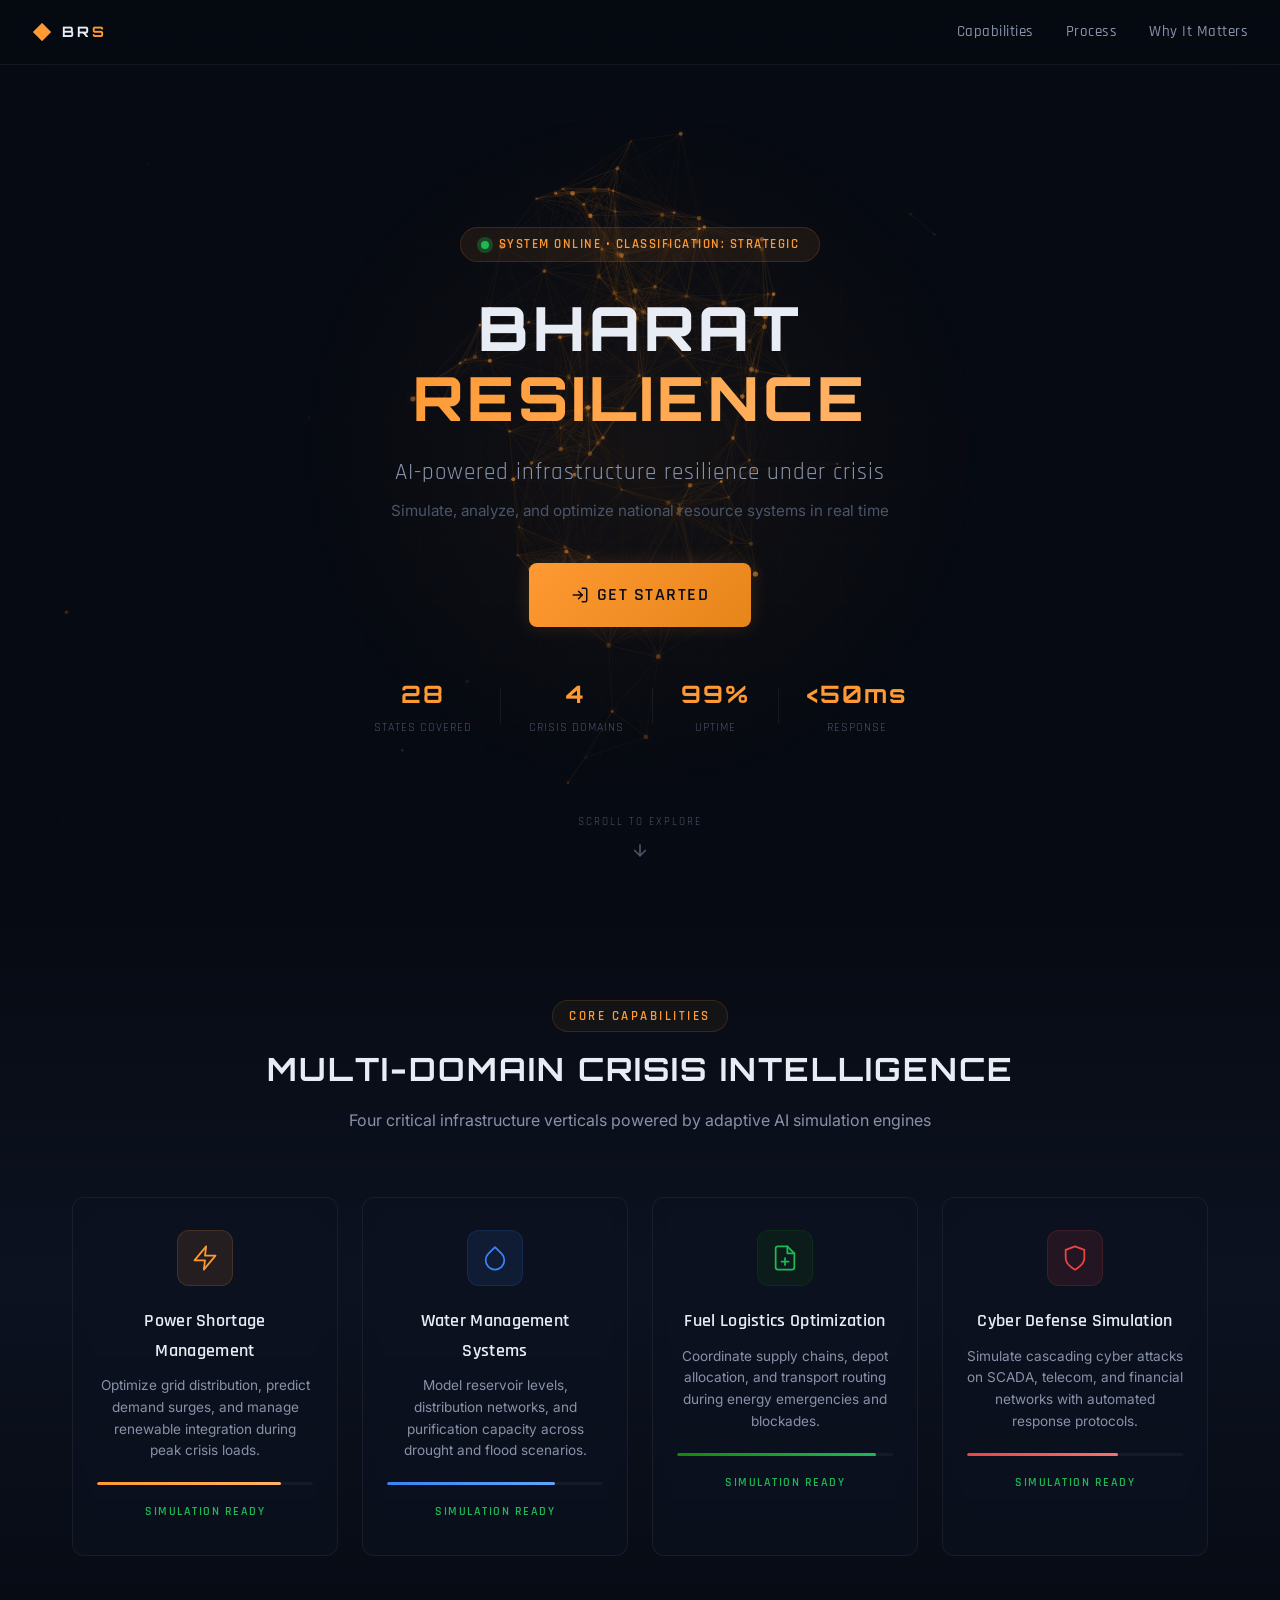
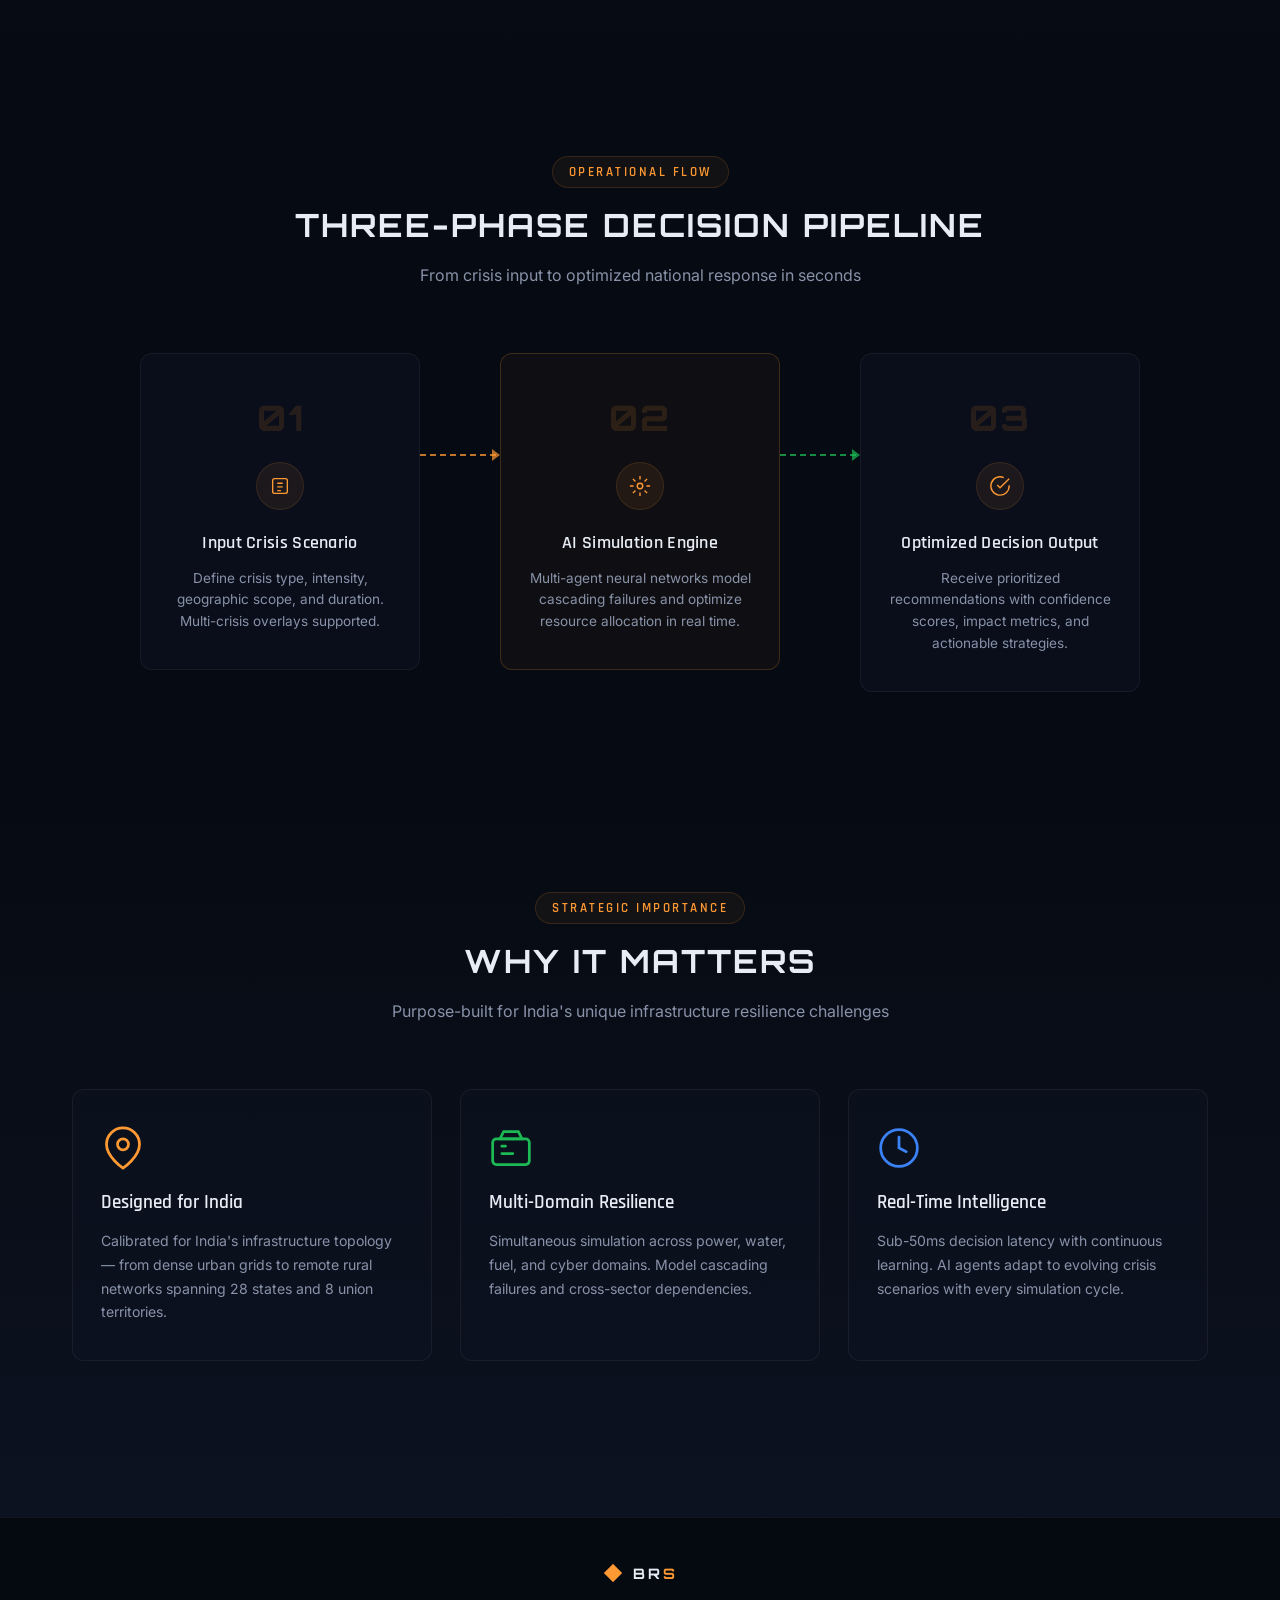
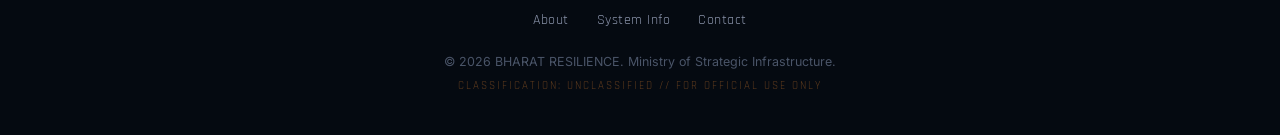
==== commit 1c7951e0: "feat: update dashboard UI, branding, and city network map" ====
--- a/index.html
+++ b/index.html
@@ -3,7 +3,7 @@
 <head>
   <meta charset="UTF-8" />
   <meta name="viewport" content="width=device-width, initial-scale=1.0" />
-  <title>BHARAT RE</title>
+  <title>BHARAT RESILIENCE</title>
   <meta name="description" content="Simulate, analyze, and optimize India's national resource systems in real time with AI-powered crisis management." />
   <link rel="stylesheet" href="css/styles.css" />
   <link rel="stylesheet" href="css/landing.css" />
@@ -24,7 +24,7 @@
     <div class="nav-inner">
       <a href="#" class="nav-brand">
         <span class="brand-icon">◆</span>
-        <span class="brand-text">BHARAT<span class="brand-accent">RE</span></span>
+        <span class="brand-text">BR<span class="brand-accent">S</span></span>
       </a>
       <div class="nav-links">
         <a href="#features" class="nav-link">Capabilities</a>
@@ -59,7 +59,7 @@
       </div>
 
       <h1 class="hero-title" id="heroTitle">
-        BHARAT<span class="hero-title-accent"> RE</span>
+        BHARAT<span class="hero-title-accent"> RESILIENCE</span>
       </h1>
 
       <p class="hero-tagline" id="heroTagline">
@@ -277,7 +277,7 @@
     <div class="footer-inner">
       <div class="footer-brand">
         <span class="brand-icon">◆</span>
-        <span class="brand-text">BHARAT<span class="brand-accent">RE</span></span>
+        <span class="brand-text">BR<span class="brand-accent">S</span></span>
       </div>
       <div class="footer-links">
         <a href="#">About</a>
@@ -285,7 +285,7 @@
         <a href="#">Contact</a>
       </div>
       <div class="footer-copy">
-        <span>© 2026 BHARAT RE. Ministry of Strategic Infrastructure.</span>
+        <span>© 2026 BHARAT RESILIENCE. Ministry of Strategic Infrastructure.</span>
         <span class="footer-classification">CLASSIFICATION: UNCLASSIFIED // FOR OFFICIAL USE ONLY</span>
       </div>
     </div>
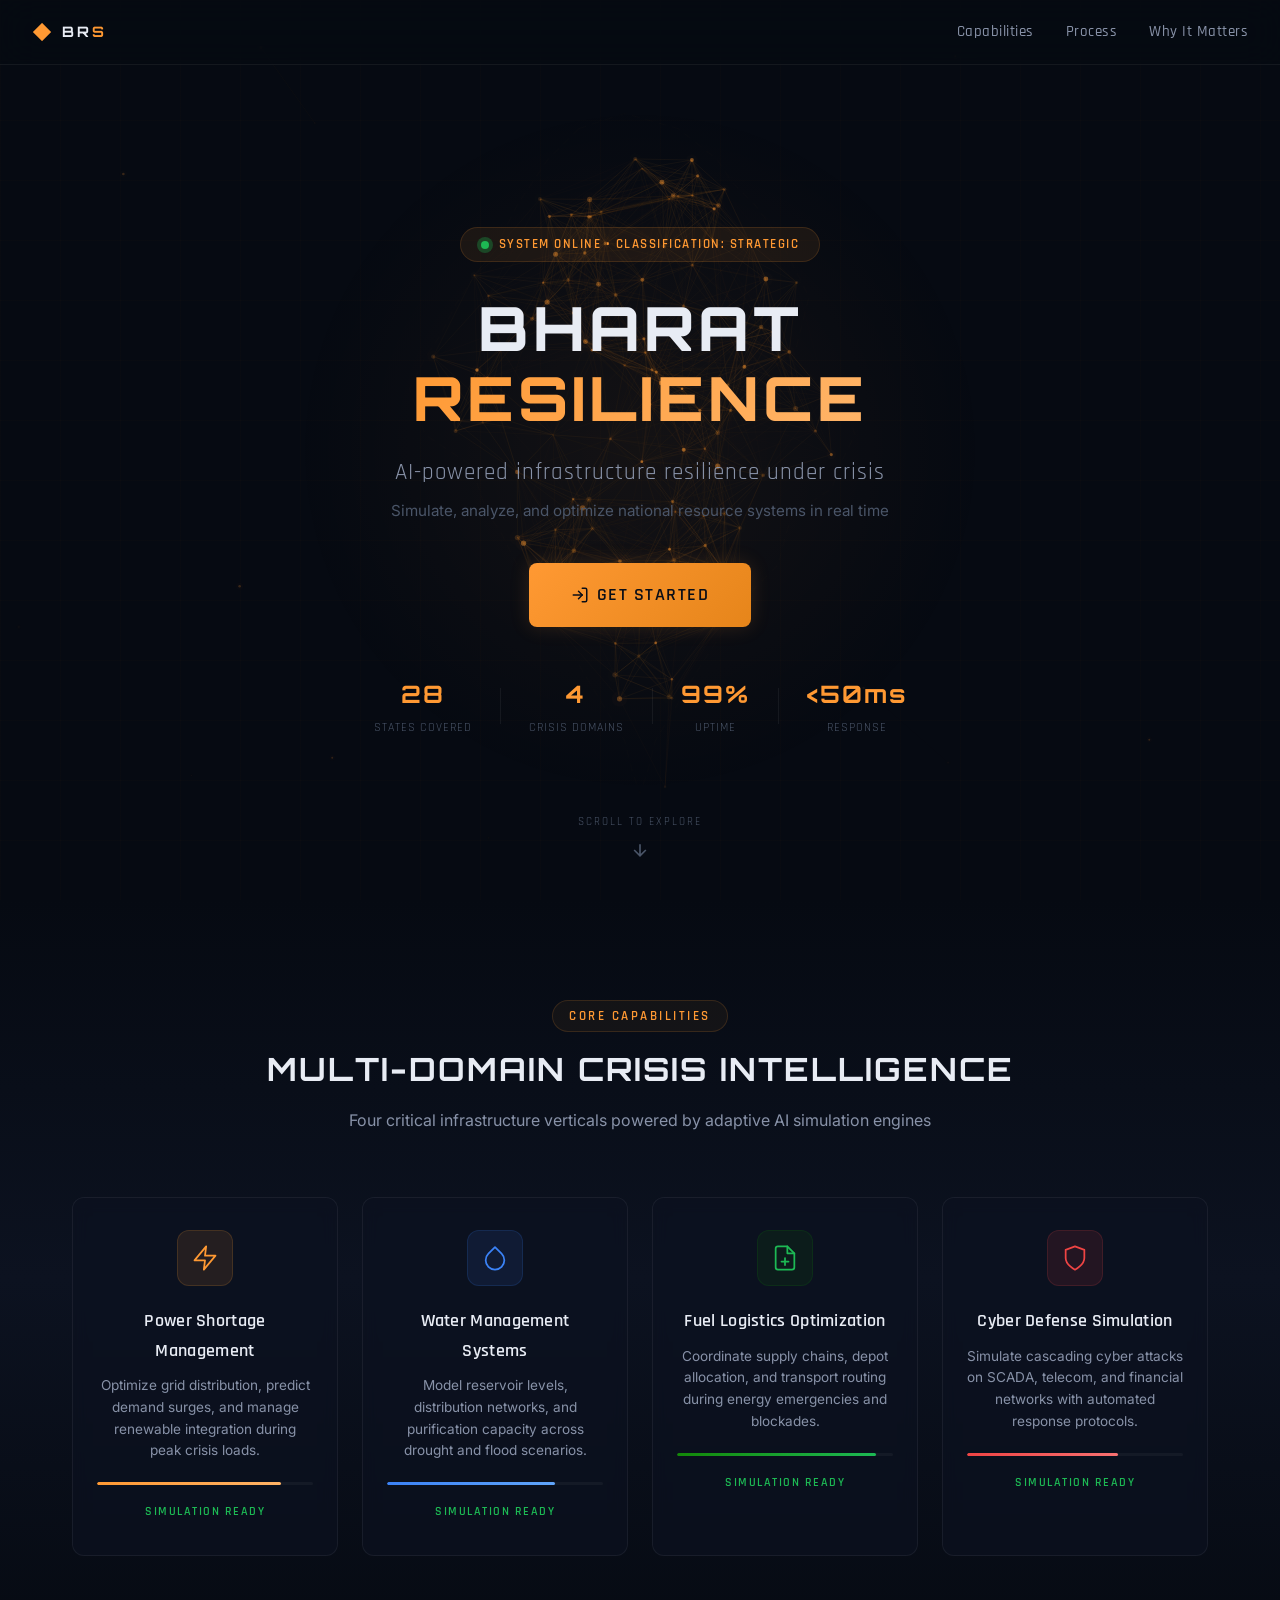
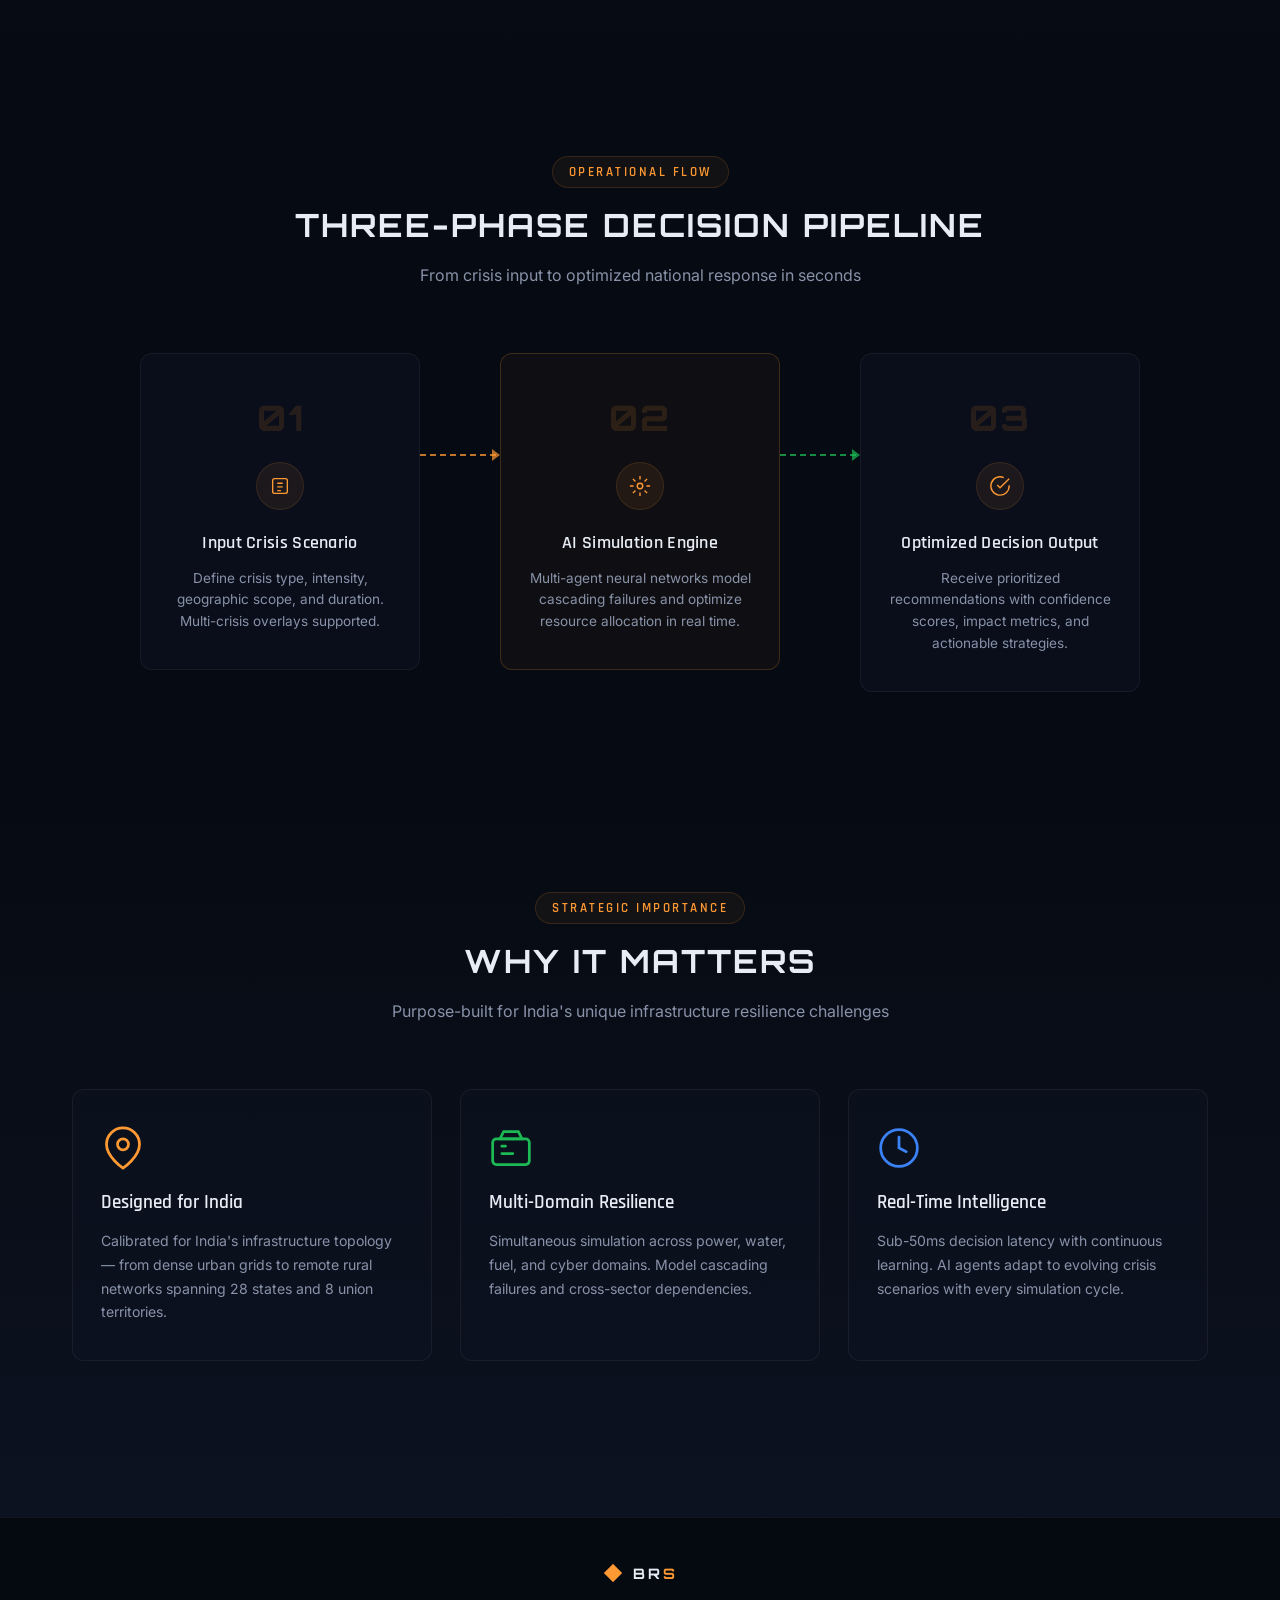
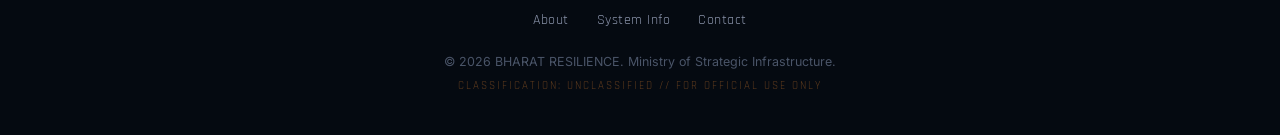
==== commit e0428546: "Visualizations Created" ====
--- a/index.html
+++ b/index.html
@@ -1,5 +1,6 @@
 <!DOCTYPE html>
 <html lang="en">
+
 <head>
   <meta charset="UTF-8" />
   <meta name="viewport" content="width=device-width, initial-scale=1.0" />
@@ -8,6 +9,7 @@
   <link rel="stylesheet" href="css/styles.css" />
   <link rel="stylesheet" href="css/landing.css" />
 </head>
+
 <body>
 
   <!-- Page Transition Overlay -->
@@ -72,7 +74,12 @@
 
       <div class="hero-actions" id="heroActions">
         <a href="login.html" class="btn btn-primary btn-lg" id="getStartedBtn">
-          <svg width="18" height="18" viewBox="0 0 24 24" fill="none" stroke="currentColor" stroke-width="2" stroke-linecap="round" stroke-linejoin="round"><path d="M15 3h4a2 2 0 0 1 2 2v14a2 2 0 0 1-2 2h-4"/><polyline points="10 17 15 12 10 7"/><line x1="15" y1="12" x2="3" y2="12"/></svg>
+          <svg width="18" height="18" viewBox="0 0 24 24" fill="none" stroke="currentColor" stroke-width="2"
+            stroke-linecap="round" stroke-linejoin="round">
+            <path d="M15 3h4a2 2 0 0 1 2 2v14a2 2 0 0 1-2 2h-4" />
+            <polyline points="10 17 15 12 10 7" />
+            <line x1="15" y1="12" x2="3" y2="12" />
+          </svg>
           Get Started
         </a>
       </div>
@@ -105,7 +112,9 @@
     <div class="scroll-indicator" id="scrollIndicator">
       <span>Scroll to Explore</span>
       <div class="scroll-arrow">
-        <svg width="20" height="20" viewBox="0 0 24 24" fill="none" stroke="currentColor" stroke-width="2"><path d="M12 5v14M19 12l-7 7-7-7"/></svg>
+        <svg width="20" height="20" viewBox="0 0 24 24" fill="none" stroke="currentColor" stroke-width="2">
+          <path d="M12 5v14M19 12l-7 7-7-7" />
+        </svg>
       </div>
     </div>
   </section>
@@ -123,10 +132,14 @@
         <!-- Power -->
         <div class="feature-card" data-feature="power">
           <div class="feature-icon-wrap feature-icon-saffron">
-            <svg viewBox="0 0 24 24" fill="none" stroke="currentColor" stroke-width="1.5" stroke-linecap="round" stroke-linejoin="round"><polygon points="13 2 3 14 12 14 11 22 21 10 12 10 13 2"/></svg>
+            <svg viewBox="0 0 24 24" fill="none" stroke="currentColor" stroke-width="1.5" stroke-linecap="round"
+              stroke-linejoin="round">
+              <polygon points="13 2 3 14 12 14 11 22 21 10 12 10 13 2" />
+            </svg>
           </div>
           <h3 class="feature-title">Power Shortage Management</h3>
-          <p class="feature-desc">Optimize grid distribution, predict demand surges, and manage renewable integration during peak crisis loads.</p>
+          <p class="feature-desc">Optimize grid distribution, predict demand surges, and manage renewable integration
+            during peak crisis loads.</p>
           <div class="feature-bar">
             <div class="feature-bar-fill" style="width: 85%;"></div>
           </div>
@@ -136,10 +149,14 @@
         <!-- Water -->
         <div class="feature-card" data-feature="water">
           <div class="feature-icon-wrap feature-icon-blue">
-            <svg viewBox="0 0 24 24" fill="none" stroke="currentColor" stroke-width="1.5" stroke-linecap="round" stroke-linejoin="round"><path d="M12 2.69l5.66 5.66a8 8 0 1 1-11.31 0z"/></svg>
+            <svg viewBox="0 0 24 24" fill="none" stroke="currentColor" stroke-width="1.5" stroke-linecap="round"
+              stroke-linejoin="round">
+              <path d="M12 2.69l5.66 5.66a8 8 0 1 1-11.31 0z" />
+            </svg>
           </div>
           <h3 class="feature-title">Water Management Systems</h3>
-          <p class="feature-desc">Model reservoir levels, distribution networks, and purification capacity across drought and flood scenarios.</p>
+          <p class="feature-desc">Model reservoir levels, distribution networks, and purification capacity across
+            drought and flood scenarios.</p>
           <div class="feature-bar">
             <div class="feature-bar-fill blue" style="width: 78%;"></div>
           </div>
@@ -149,10 +166,17 @@
         <!-- Fuel -->
         <div class="feature-card" data-feature="fuel">
           <div class="feature-icon-wrap feature-icon-green">
-            <svg viewBox="0 0 24 24" fill="none" stroke="currentColor" stroke-width="1.5" stroke-linecap="round" stroke-linejoin="round"><path d="M14 2H6a2 2 0 0 0-2 2v16a2 2 0 0 0 2 2h12a2 2 0 0 0 2-2V8z"/><polyline points="14 2 14 8 20 8"/><line x1="12" y1="18" x2="12" y2="12"/><line x1="9" y1="15" x2="15" y2="15"/></svg>
+            <svg viewBox="0 0 24 24" fill="none" stroke="currentColor" stroke-width="1.5" stroke-linecap="round"
+              stroke-linejoin="round">
+              <path d="M14 2H6a2 2 0 0 0-2 2v16a2 2 0 0 0 2 2h12a2 2 0 0 0 2-2V8z" />
+              <polyline points="14 2 14 8 20 8" />
+              <line x1="12" y1="18" x2="12" y2="12" />
+              <line x1="9" y1="15" x2="15" y2="15" />
+            </svg>
           </div>
           <h3 class="feature-title">Fuel Logistics Optimization</h3>
-          <p class="feature-desc">Coordinate supply chains, depot allocation, and transport routing during energy emergencies and blockades.</p>
+          <p class="feature-desc">Coordinate supply chains, depot allocation, and transport routing during energy
+            emergencies and blockades.</p>
           <div class="feature-bar">
             <div class="feature-bar-fill green" style="width: 92%;"></div>
           </div>
@@ -162,10 +186,14 @@
         <!-- Cyber -->
         <div class="feature-card" data-feature="cyber">
           <div class="feature-icon-wrap feature-icon-red">
-            <svg viewBox="0 0 24 24" fill="none" stroke="currentColor" stroke-width="1.5" stroke-linecap="round" stroke-linejoin="round"><path d="M12 22s8-4 8-10V5l-8-3-8 3v7c0 6 8 10 8 10z"/></svg>
+            <svg viewBox="0 0 24 24" fill="none" stroke="currentColor" stroke-width="1.5" stroke-linecap="round"
+              stroke-linejoin="round">
+              <path d="M12 22s8-4 8-10V5l-8-3-8 3v7c0 6 8 10 8 10z" />
+            </svg>
           </div>
           <h3 class="feature-title">Cyber Defense Simulation</h3>
-          <p class="feature-desc">Simulate cascading cyber attacks on SCADA, telecom, and financial networks with automated response protocols.</p>
+          <p class="feature-desc">Simulate cascading cyber attacks on SCADA, telecom, and financial networks with
+            automated response protocols.</p>
           <div class="feature-bar">
             <div class="feature-bar-fill red" style="width: 70%;"></div>
           </div>
@@ -189,17 +217,22 @@
         <div class="step-card" data-step="1">
           <div class="step-number">01</div>
           <div class="step-icon-wrap">
-            <svg viewBox="0 0 24 24" fill="none" stroke="currentColor" stroke-width="1.5"><rect x="4" y="4" width="16" height="16" rx="2"/><path d="M9 9h6M9 13h6M9 17h4"/></svg>
+            <svg viewBox="0 0 24 24" fill="none" stroke="currentColor" stroke-width="1.5">
+              <rect x="4" y="4" width="16" height="16" rx="2" />
+              <path d="M9 9h6M9 13h6M9 17h4" />
+            </svg>
           </div>
           <h3 class="step-title">Input Crisis Scenario</h3>
-          <p class="step-desc">Define crisis type, intensity, geographic scope, and duration. Multi-crisis overlays supported.</p>
+          <p class="step-desc">Define crisis type, intensity, geographic scope, and duration. Multi-crisis overlays
+            supported.</p>
         </div>
 
         <!-- Connector 1 -->
         <div class="step-connector">
           <svg viewBox="0 0 80 24" fill="none">
-            <line x1="0" y1="12" x2="80" y2="12" stroke="var(--saffron)" stroke-width="1.5" stroke-dasharray="6 4" class="connector-line"/>
-            <polygon points="72,6 80,12 72,18" fill="var(--saffron)" opacity="0.7"/>
+            <line x1="0" y1="12" x2="80" y2="12" stroke="var(--saffron)" stroke-width="1.5" stroke-dasharray="6 4"
+              class="connector-line" />
+            <polygon points="72,6 80,12 72,18" fill="var(--saffron)" opacity="0.7" />
           </svg>
         </div>
 
@@ -207,17 +240,23 @@
         <div class="step-card step-card-active" data-step="2">
           <div class="step-number">02</div>
           <div class="step-icon-wrap">
-            <svg viewBox="0 0 24 24" fill="none" stroke="currentColor" stroke-width="1.5"><circle cx="12" cy="12" r="3"/><path d="M12 1v4M12 19v4M4.22 4.22l2.83 2.83M16.95 16.95l2.83 2.83M1 12h4M19 12h4M4.22 19.78l2.83-2.83M16.95 7.05l2.83-2.83"/></svg>
+            <svg viewBox="0 0 24 24" fill="none" stroke="currentColor" stroke-width="1.5">
+              <circle cx="12" cy="12" r="3" />
+              <path
+                d="M12 1v4M12 19v4M4.22 4.22l2.83 2.83M16.95 16.95l2.83 2.83M1 12h4M19 12h4M4.22 19.78l2.83-2.83M16.95 7.05l2.83-2.83" />
+            </svg>
           </div>
           <h3 class="step-title">AI Simulation Engine</h3>
-          <p class="step-desc">Multi-agent neural networks model cascading failures and optimize resource allocation in real time.</p>
+          <p class="step-desc">Multi-agent neural networks model cascading failures and optimize resource allocation in
+            real time.</p>
         </div>
 
         <!-- Connector 2 -->
         <div class="step-connector">
           <svg viewBox="0 0 80 24" fill="none">
-            <line x1="0" y1="12" x2="80" y2="12" stroke="var(--green-bright)" stroke-width="1.5" stroke-dasharray="6 4" class="connector-line"/>
-            <polygon points="72,6 80,12 72,18" fill="var(--green-bright)" opacity="0.7"/>
+            <line x1="0" y1="12" x2="80" y2="12" stroke="var(--green-bright)" stroke-width="1.5" stroke-dasharray="6 4"
+              class="connector-line" />
+            <polygon points="72,6 80,12 72,18" fill="var(--green-bright)" opacity="0.7" />
           </svg>
         </div>
 
@@ -225,10 +264,14 @@
         <div class="step-card" data-step="3">
           <div class="step-number">03</div>
           <div class="step-icon-wrap">
-            <svg viewBox="0 0 24 24" fill="none" stroke="currentColor" stroke-width="1.5"><path d="M22 11.08V12a10 10 0 1 1-5.93-9.14"/><polyline points="22 4 12 14.01 9 11.01"/></svg>
+            <svg viewBox="0 0 24 24" fill="none" stroke="currentColor" stroke-width="1.5">
+              <path d="M22 11.08V12a10 10 0 1 1-5.93-9.14" />
+              <polyline points="22 4 12 14.01 9 11.01" />
+            </svg>
           </div>
           <h3 class="step-title">Optimized Decision Output</h3>
-          <p class="step-desc">Receive prioritized recommendations with confidence scores, impact metrics, and actionable strategies.</p>
+          <p class="step-desc">Receive prioritized recommendations with confidence scores, impact metrics, and
+            actionable strategies.</p>
         </div>
       </div>
     </div>
@@ -246,26 +289,38 @@
       <div class="why-grid">
         <div class="why-card">
           <div class="why-icon">
-            <svg viewBox="0 0 24 24" fill="none" stroke="var(--saffron)" stroke-width="1.5" stroke-linecap="round"><path d="M21 10c0 7-9 13-9 13s-9-6-9-13a9 9 0 0 1 18 0z"/><circle cx="12" cy="10" r="3"/></svg>
+            <svg viewBox="0 0 24 24" fill="none" stroke="var(--saffron)" stroke-width="1.5" stroke-linecap="round">
+              <path d="M21 10c0 7-9 13-9 13s-9-6-9-13a9 9 0 0 1 18 0z" />
+              <circle cx="12" cy="10" r="3" />
+            </svg>
           </div>
           <h3 class="why-title">Designed for India</h3>
-          <p class="why-desc">Calibrated for India's infrastructure topology — from dense urban grids to remote rural networks spanning 28 states and 8 union territories.</p>
+          <p class="why-desc">Calibrated for India's infrastructure topology — from dense urban grids to remote rural
+            networks spanning 28 states and 8 union territories.</p>
         </div>
 
         <div class="why-card">
           <div class="why-icon">
-            <svg viewBox="0 0 24 24" fill="none" stroke="var(--green-bright)" stroke-width="1.5" stroke-linecap="round"><rect x="2" y="7" width="20" height="14" rx="2"/><path d="M16 3h-8l-2 4h12zM7 11h2M7 15h6"/></svg>
+            <svg viewBox="0 0 24 24" fill="none" stroke="var(--green-bright)" stroke-width="1.5" stroke-linecap="round">
+              <rect x="2" y="7" width="20" height="14" rx="2" />
+              <path d="M16 3h-8l-2 4h12zM7 11h2M7 15h6" />
+            </svg>
           </div>
           <h3 class="why-title">Multi-Domain Resilience</h3>
-          <p class="why-desc">Simultaneous simulation across power, water, fuel, and cyber domains. Model cascading failures and cross-sector dependencies.</p>
+          <p class="why-desc">Simultaneous simulation across power, water, fuel, and cyber domains. Model cascading
+            failures and cross-sector dependencies.</p>
         </div>
 
         <div class="why-card">
           <div class="why-icon">
-            <svg viewBox="0 0 24 24" fill="none" stroke="var(--info)" stroke-width="1.5" stroke-linecap="round"><circle cx="12" cy="12" r="10"/><polyline points="12 6 12 12 16 14"/></svg>
+            <svg viewBox="0 0 24 24" fill="none" stroke="var(--info)" stroke-width="1.5" stroke-linecap="round">
+              <circle cx="12" cy="12" r="10" />
+              <polyline points="12 6 12 12 16 14" />
+            </svg>
           </div>
           <h3 class="why-title">Real-Time Intelligence</h3>
-          <p class="why-desc">Sub-50ms decision latency with continuous learning. AI agents adapt to evolving crisis scenarios with every simulation cycle.</p>
+          <p class="why-desc">Sub-50ms decision latency with continuous learning. AI agents adapt to evolving crisis
+            scenarios with every simulation cycle.</p>
         </div>
       </div>
 
@@ -293,4 +348,5 @@
 
   <script src="js/landing.js"></script>
 </body>
-</html>
+
+</html>
